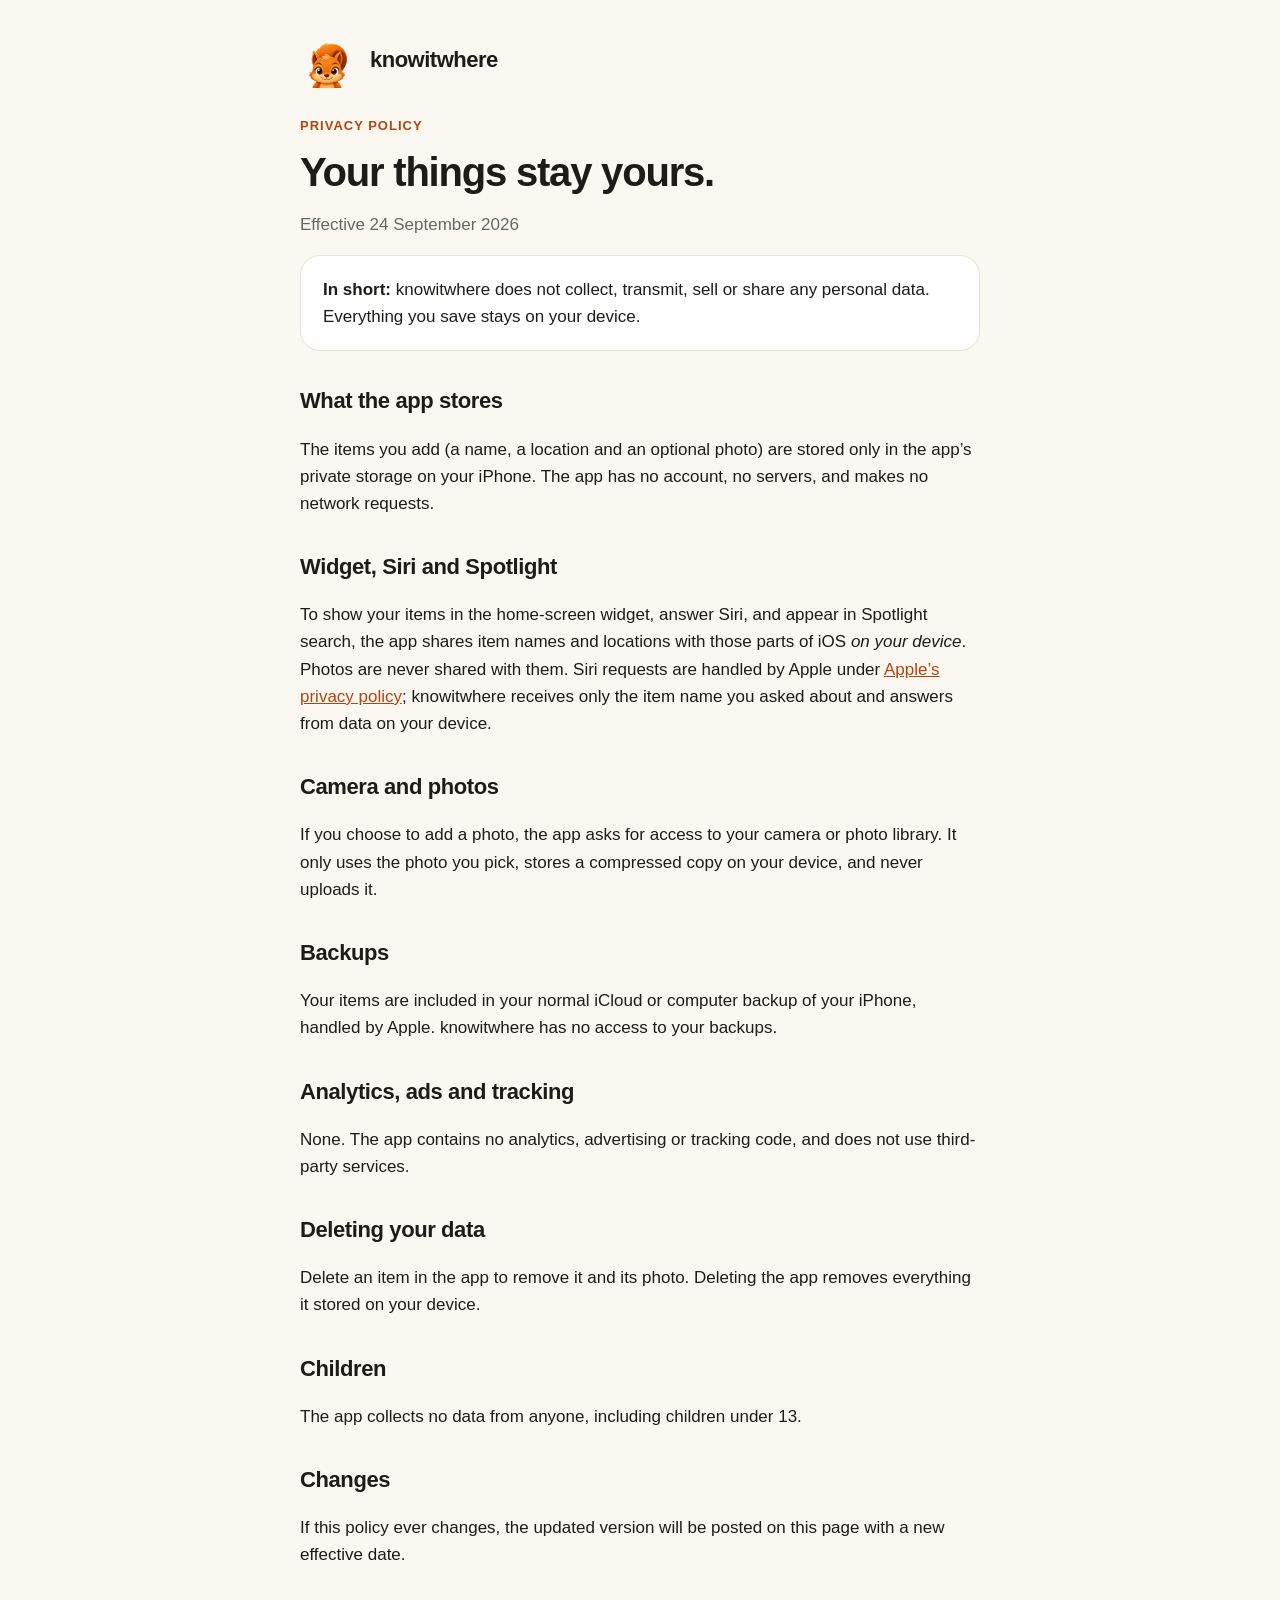
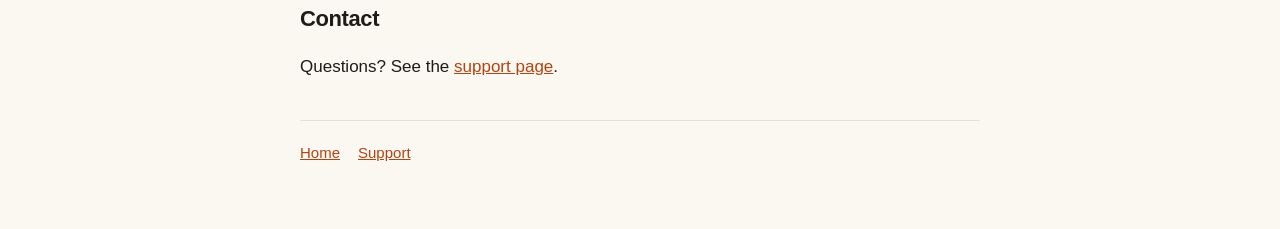
==== site/privacy.html @ 887ccf00 "Handoff runbook, public privacy/support pages, Pages workflow - CLAUDE.md (auto-loaded by Claude Cod" ====
<!doctype html>
<html lang="en">
<head>
  <meta charset="utf-8">
  <meta name="viewport" content="width=device-width, initial-scale=1">
  <title>Privacy Policy · knowitwhere</title>
  <link rel="icon" href="icon.png">
  <link rel="stylesheet" href="style.css">
</head>
<body>
<main>
  <header><img src="icon.png" alt=""><a href="./">knowitwhere</a></header>

  <p class="eyebrow">Privacy policy</p>
  <h1>Your things stay yours.</h1>
  <p class="muted">Effective 24 September 2026</p>

  <div class="card">
    <strong>In short:</strong> knowitwhere does not collect, transmit, sell or share any personal data. Everything you save stays on your device.
  </div>

  <h2>What the app stores</h2>
  <p>The items you add (a name, a location and an optional photo) are stored only in the app’s private storage on your iPhone. The app has no account, no servers, and makes no network requests.</p>

  <h2>Widget, Siri and Spotlight</h2>
  <p>To show your items in the home-screen widget, answer Siri, and appear in Spotlight search, the app shares item names and locations with those parts of iOS <em>on your device</em>. Photos are never shared with them. Siri requests are handled by Apple under <a href="https://www.apple.com/legal/privacy/">Apple’s privacy policy</a>; knowitwhere receives only the item name you asked about and answers from data on your device.</p>

  <h2>Camera and photos</h2>
  <p>If you choose to add a photo, the app asks for access to your camera or photo library. It only uses the photo you pick, stores a compressed copy on your device, and never uploads it.</p>

  <h2>Backups</h2>
  <p>Your items are included in your normal iCloud or computer backup of your iPhone, handled by Apple. knowitwhere has no access to your backups.</p>

  <h2>Analytics, ads and tracking</h2>
  <p>None. The app contains no analytics, advertising or tracking code, and does not use third-party services.</p>

  <h2>Deleting your data</h2>
  <p>Delete an item in the app to remove it and its photo. Deleting the app removes everything it stored on your device.</p>

  <h2>Children</h2>
  <p>The app collects no data from anyone, including children under 13.</p>

  <h2>Changes</h2>
  <p>If this policy ever changes, the updated version will be posted on this page with a new effective date.</p>

  <h2>Contact</h2>
  <p>Questions? See the <a href="support.html">support page</a>.</p>

  <nav>
    <a href="./">Home</a>
    <a href="support.html">Support</a>
  </nav>
</main>
</body>
</html>
---- site/style.css ----
:root {
  --bg: #fbf8f2;
  --card: #ffffff;
  --ink: #1f1b18;
  --muted: #6b655e;
  --orange: #f4632a;
  --orange-ink: #b4430f;
  --line: #e7e1d6;
}
@media (prefers-color-scheme: dark) {
  :root {
    --bg: #1f1b18;
    --card: #2a2622;
    --ink: #fbf8f2;
    --muted: #b7afa5;
    --orange-ink: #ff9a6b;
    --line: #3f3a34;
  }
}
* { box-sizing: border-box; }
body {
  margin: 0;
  background: var(--bg);
  color: var(--ink);
  font: 17px/1.6 -apple-system, BlinkMacSystemFont, "SF Pro Text", "Segoe UI", Roboto, sans-serif;
}
main { max-width: 720px; margin: 0 auto; padding: 32px 20px 64px; }
header { display: flex; align-items: center; gap: 14px; margin-bottom: 28px; }
header img { width: 56px; height: 56px; border-radius: 14px; }
header a { color: inherit; text-decoration: none; font-weight: 800; font-size: 22px; letter-spacing: -0.5px; }
h1 { font-size: 40px; line-height: 1.1; letter-spacing: -1.2px; margin: 0 0 8px; }
h2 { font-size: 22px; letter-spacing: -0.4px; margin: 32px 0 8px; }
.eyebrow { color: var(--orange-ink); font-weight: 800; font-size: 13px; letter-spacing: 1px; text-transform: uppercase; }
.muted { color: var(--muted); }
.card { background: var(--card); border: 1px solid var(--line); border-radius: 20px; padding: 20px 22px; margin: 16px 0; }
a { color: var(--orange-ink); }
.hero { display: flex; gap: 24px; align-items: center; flex-wrap: wrap; }
.hero img { width: 180px; max-width: 45%; }
.hero div { flex: 1 1 260px; }
.button { display: inline-block; background: var(--orange); color: #fff; font-weight: 700; text-decoration: none; padding: 12px 20px; border-radius: 14px; }
nav { display: flex; gap: 18px; flex-wrap: wrap; margin-top: 40px; padding-top: 20px; border-top: 1px solid var(--line); font-size: 15px; }
code { background: var(--card); border: 1px solid var(--line); border-radius: 6px; padding: 1px 6px; }
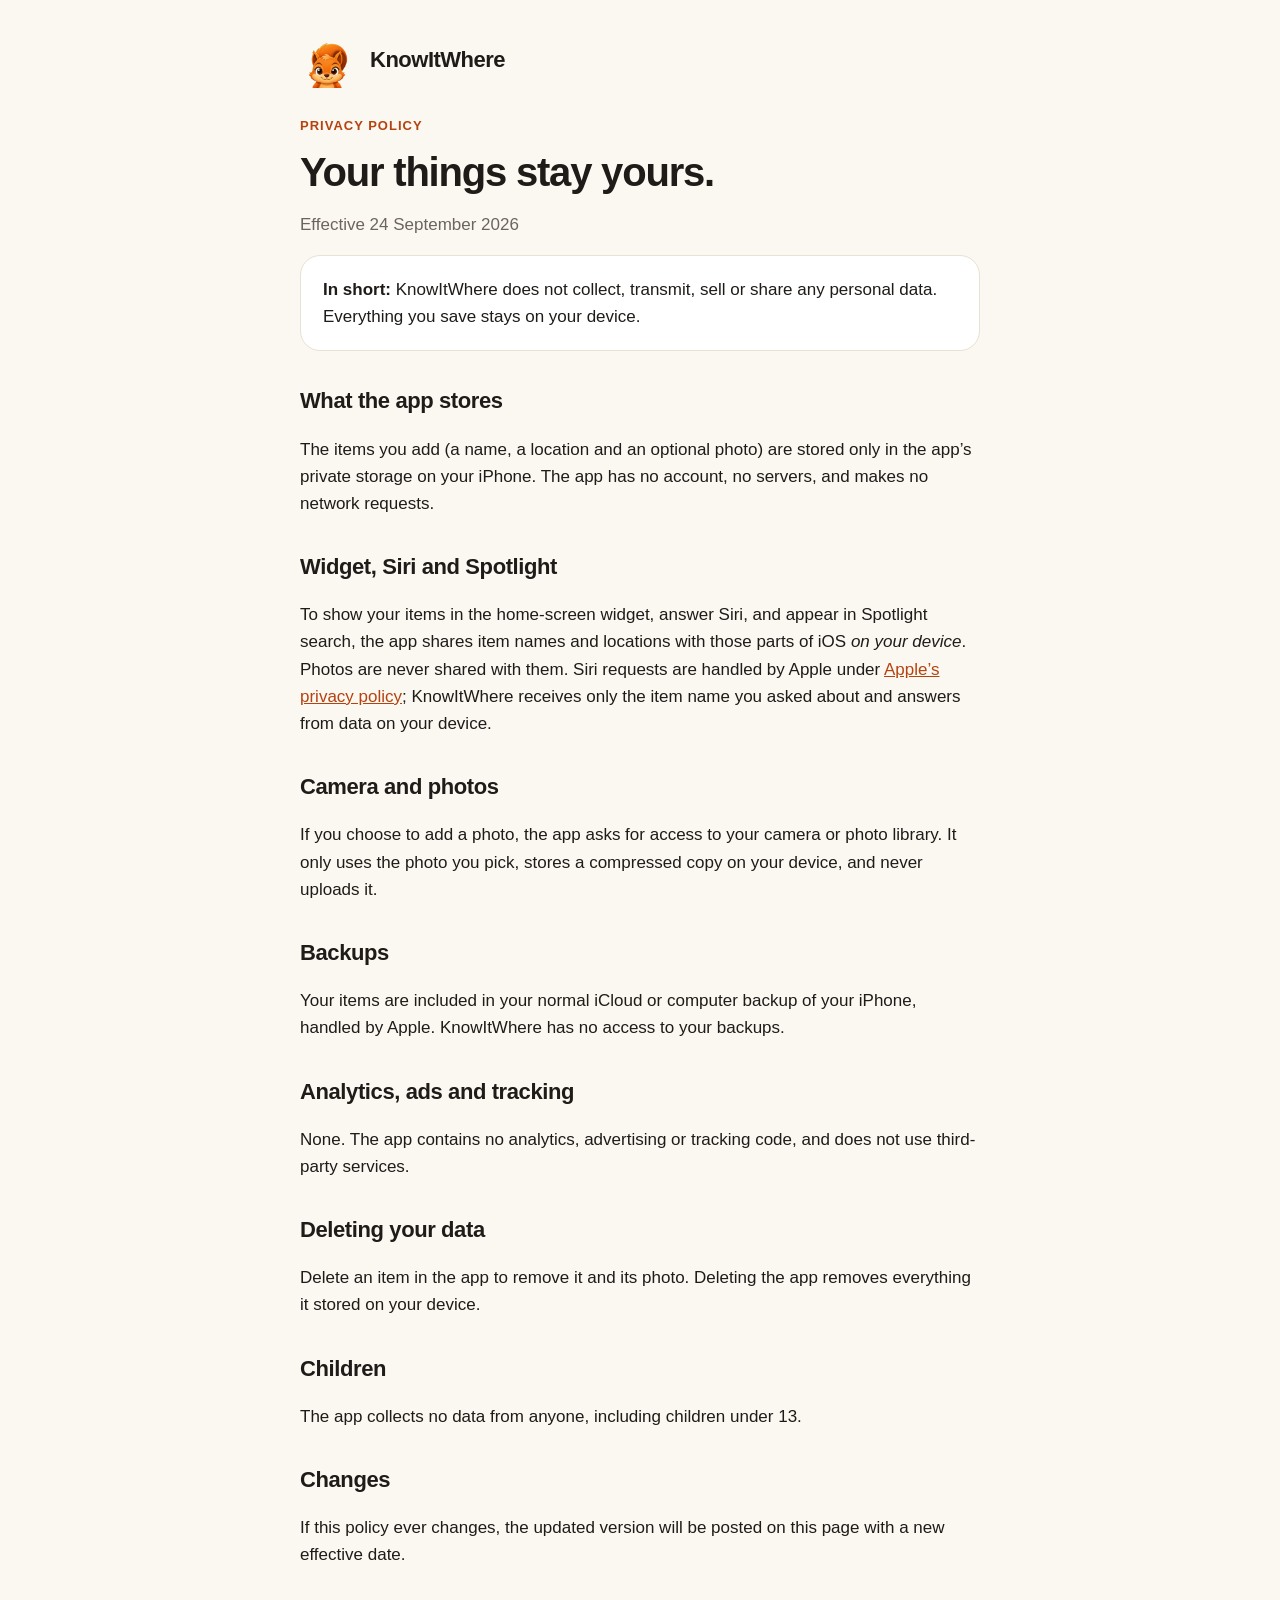
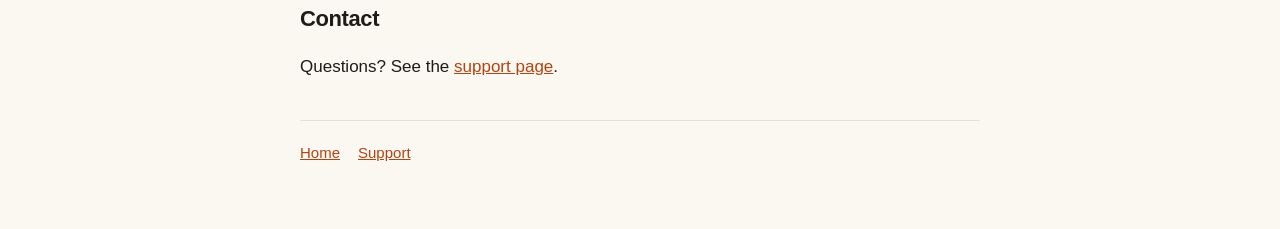
==== commit bbc2efee: "One-sentence Siri phrase with an item entity "Where's my passport in KnowItWhere?" now answers witho" ====
--- a/site/privacy.html
+++ b/site/privacy.html
@@ -3,33 +3,33 @@
 <head>
   <meta charset="utf-8">
   <meta name="viewport" content="width=device-width, initial-scale=1">
-  <title>Privacy Policy · knowitwhere</title>
+  <title>Privacy Policy · KnowItWhere</title>
   <link rel="icon" href="icon.png">
   <link rel="stylesheet" href="style.css">
 </head>
 <body>
 <main>
-  <header><img src="icon.png" alt=""><a href="./">knowitwhere</a></header>
+  <header><img src="icon.png" alt=""><a href="./">KnowItWhere</a></header>
 
   <p class="eyebrow">Privacy policy</p>
   <h1>Your things stay yours.</h1>
   <p class="muted">Effective 24 September 2026</p>
 
   <div class="card">
-    <strong>In short:</strong> knowitwhere does not collect, transmit, sell or share any personal data. Everything you save stays on your device.
+    <strong>In short:</strong> KnowItWhere does not collect, transmit, sell or share any personal data. Everything you save stays on your device.
   </div>
 
   <h2>What the app stores</h2>
   <p>The items you add (a name, a location and an optional photo) are stored only in the app’s private storage on your iPhone. The app has no account, no servers, and makes no network requests.</p>
 
   <h2>Widget, Siri and Spotlight</h2>
-  <p>To show your items in the home-screen widget, answer Siri, and appear in Spotlight search, the app shares item names and locations with those parts of iOS <em>on your device</em>. Photos are never shared with them. Siri requests are handled by Apple under <a href="https://www.apple.com/legal/privacy/">Apple’s privacy policy</a>; knowitwhere receives only the item name you asked about and answers from data on your device.</p>
+  <p>To show your items in the home-screen widget, answer Siri, and appear in Spotlight search, the app shares item names and locations with those parts of iOS <em>on your device</em>. Photos are never shared with them. Siri requests are handled by Apple under <a href="https://www.apple.com/legal/privacy/">Apple’s privacy policy</a>; KnowItWhere receives only the item name you asked about and answers from data on your device.</p>
 
   <h2>Camera and photos</h2>
   <p>If you choose to add a photo, the app asks for access to your camera or photo library. It only uses the photo you pick, stores a compressed copy on your device, and never uploads it.</p>
 
   <h2>Backups</h2>
-  <p>Your items are included in your normal iCloud or computer backup of your iPhone, handled by Apple. knowitwhere has no access to your backups.</p>
+  <p>Your items are included in your normal iCloud or computer backup of your iPhone, handled by Apple. KnowItWhere has no access to your backups.</p>
 
   <h2>Analytics, ads and tracking</h2>
   <p>None. The app contains no analytics, advertising or tracking code, and does not use third-party services.</p>
